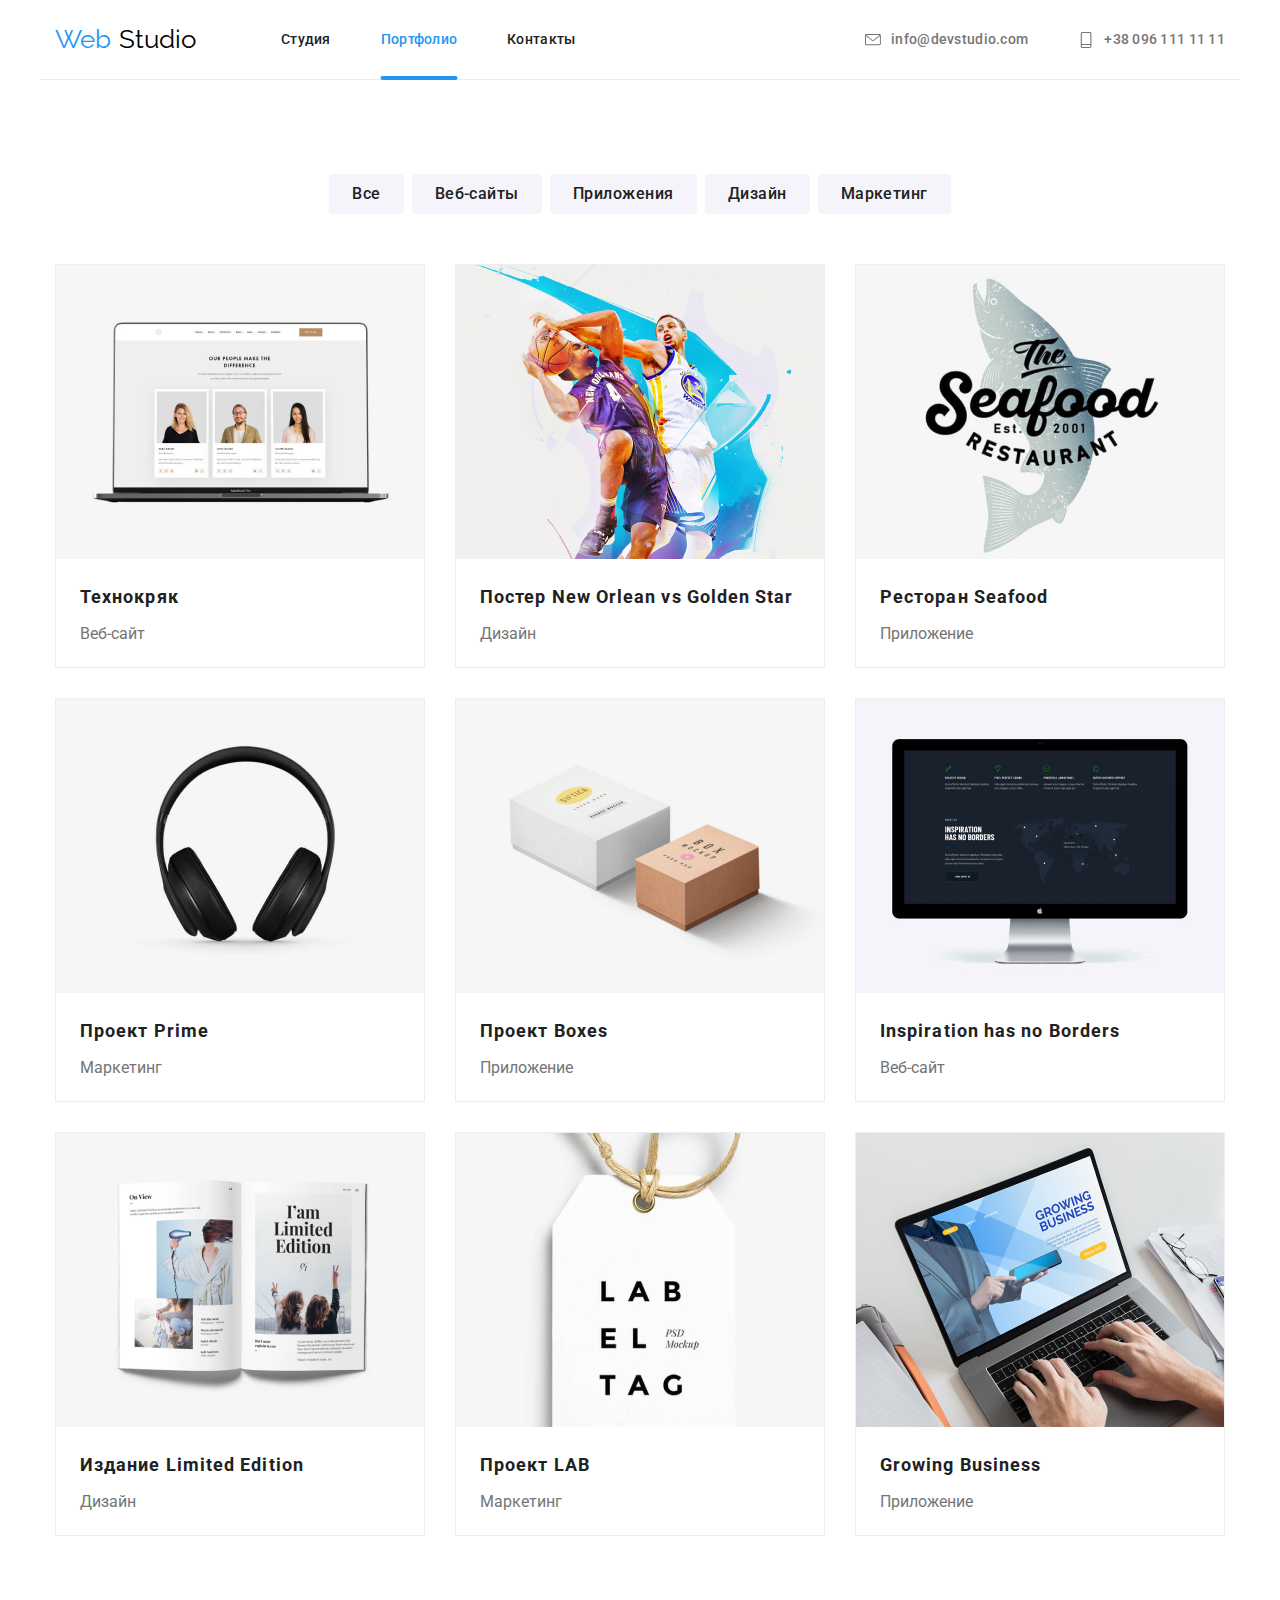
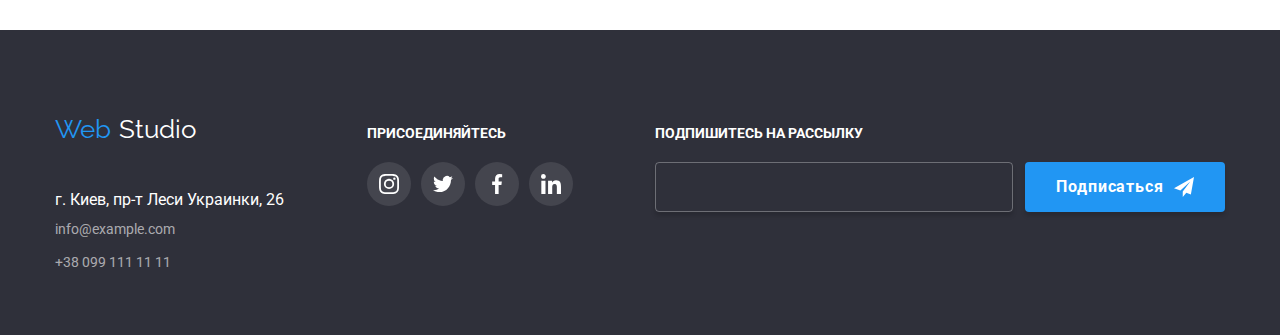
==== portfolio.html @ b8f4e412 "Добавляет верстку Студии" ====
<!DOCTYPE html>
<html lang="ru">
  <head>
    <meta charset="UTF-8" />
    <meta name="viewport" content="width=device-width, initial-scale=1.0" />
    <title>Web Studio</title>
    <link
      href="https://fonts.googleapis.com/css2?family=Raleway:wght@700&family=Roboto:wght@400;500;700&display=swap"
      rel="stylesheet"
    />
    <link rel="stylesheet" href="./css/normalise.css" />
    <link rel="stylesheet" href="./css/styles.css" />
  </head>
  <body>
    <!-- Шапка сайта -->
    <header class="conteiner portfolio">
      <div class="header-site-nav">
        <nav class="site-nav">
          <a href="./index.html" class="logo" aria-label="Логотип"
            ><span class="my-logo-1" lang="en">Web</span
            ><span class="my-logo-2" lang="en"> Studio</span></a
          >
          <ul class="header-list">
            <li class="header-list-link">
              <a href="./index.html" class="iten link">Студия</a>
            </li>
            <li class="header-list-link">
              <a href="portfolio.html" class="iten-portfolio link">Портфолио</a>
            </li>
            <li class="header-list-link">
              <a href="" class="iten link">Контакты</a>
            </li>
          </ul>
        </nav>
      </div>
      <div class="header-feedback">
        <address class="feedback-list">
          <ul class="feedback-list-item">
            <li class="feedback">
              <a href="mailto:info@devstudio.com" class="addrdess-link">
                <svg width="16" height="16" class="address-icon link">
                  <use href="./images/svg/sprite.svg#icon-envelope"></use>
                </svg>
                <span class="feedback-mail">info@devstudio.com</span>
              </a>
            </li>
            <li class="feedback">
              <a href="tel:+380961111111" class="addrdess-link">
                <svg width="16" height="16" class="address-icon link">
                  <use href="./images/svg/sprite.svg#icon-smartphone"></use>
                </svg>
                <span class="feedback-tel">+38 096 111 11 11</span>
              </a>
            </li>
          </ul>
        </address>
      </div>
    </header>
    <main class="main">
      <!-- Меню примеров работ -->
      <section class="section conteiner">
        <div class="main-menu">
          <h1 hidden>Меню примеров работ</h1>
          <ul class="main-menu-list">
            <li class="menu-link">
              <button class="button-link" type="button">Все</button>
            </li>
            <li class="menu-link">
              <button class="button-link" type="button">Веб-сайты</button>
            </li>
            <li class="menu-link">
              <button class="button-link" type="button">Приложения</button>
            </li>
            <li class="menu-link">
              <button class="button-link" type="button">Дизайн</button>
            </li>
            <li class="menu-link">
              <button class="button-link" type="button">Маркетинг</button>
            </li>
          </ul>
        </div>
        <!-- Галерея -->
        <div class="gallery">
          <ul class="examples">
            <li class="examples-link">
              <a href="" class="link-gallery">
                <div class="hover-text">
                  <img
                    src="./images/portfolio/project-1.jpg"
                    class="img-project"
                    width="370"
                    height="294"
                    alt="Ноутбук"
                  />
                  <p class="examples-text">
                    Технокряк это современная площадка распространения
                    коронавируса. Компании используют эту платформу для
                    цифрового шпионажа и атак на защищённые сервера конкурентов
                  </p>
                </div>
                <h2 class="examples-text-iten">Технокряк</h2>
                <p class="examples-name">Веб-сайт</p>
              </a>
            </li>
            <li class="examples-link">
              <a href="" class="link-gallery">
                <div class="hover-text">
                  <img
                    src="./images/portfolio/project-2.jpg"
                    class="img-project"
                    width="370"
                    height="294"
                    alt="Баскетболисты"
                  />
                  <p class="examples-text">
                    Технокряк это современная площадка распространения
                    коронавируса. Компании используют эту платформу для
                    цифрового шпионажа и атак на защищённые сервера конкурентов
                  </p>
                </div>
                <h2 class="examples-text-iten">
                  Постер <span lang="en">New Orlean vs Golden Star</span>
                </h2>
                <p class="examples-name">Дизайн</p>
              </a>
            </li>
            <li class="examples-link">
              <a href="" class="link-gallery">
                <div class="hover-text">
                  <img
                    src="./images/portfolio/project-3.jpg"
                    class="img-project"
                    width="370"
                    height="294"
                    alt="Логотип с рыбой"
                  />
                  <p class="examples-text">
                    Технокряк это современная площадка распространения
                    коронавируса. Компании используют эту платформу для
                    цифрового шпионажа и атак на защищённые сервера конкурентов
                  </p>
                </div>
                <h2 class="examples-text-iten">
                  Ресторан<span lang="en"> Seafood</span>
                </h2>
                <p class="examples-name">Приложение</p>
              </a>
            </li>
            <li class="examples-link">
              <a href="" class="link-gallery">
                <div class="hover-text">
                  <img
                    src="./images/portfolio/project-4.jpg"
                    class="img-project"
                    width="370"
                    height="294"
                    alt="Наушники"
                  />
                  <p class="examples-text">
                    Технокряк это современная площадка распространения
                    коронавируса. Компании используют эту платформу для
                    цифрового шпионажа и атак на защищённые сервера конкурентов
                  </p>
                </div>
                <h2 class="examples-text-iten">
                  Проект<span lang="en"> Prime</span>
                </h2>
                <p class="examples-name">Маркетинг</p>
              </a>
            </li>
            <li class="examples-link">
              <a href="" class="link-gallery">
                <div class="hover-text">
                  <img
                    src="./images/portfolio/project-5.jpg"
                    class="img-project"
                    width="370"
                    height="294"
                    alt="Коробки"
                  />
                  <p class="examples-text">
                    Технокряк это современная площадка распространения
                    коронавируса. Компании используют эту платформу для
                    цифрового шпионажа и атак на защищённые сервера конкурентов
                  </p>
                </div>
                <h2 class="examples-text-iten">
                  Проект<span lang="en"> Boxes</span>
                </h2>
                <p class="examples-name">Приложение</p>
              </a>
            </li>
            <li class="examples-link">
              <a href="" class="link-gallery">
                <div class="hover-text">
                  <img
                    src="./images/portfolio/project-6.jpg"
                    class="img-project"
                    width="370"
                    height="294"
                    alt="Монитор"
                  />
                  <p class="examples-text">
                    Технокряк это современная площадка распространения
                    коронавируса. Компании используют эту платформу для
                    цифрового шпионажа и атак на защищённые сервера конкурентов
                  </p>
                </div>
                <h2 class="examples-text-iten" lang="en">
                  Inspiration has no Borders
                </h2>
                <p class="examples-name">Веб-сайт</p>
              </a>
            </li>
            <li class="examples-link">
              <a href="" class="link-gallery">
                <div class="hover-text">
                  <img
                    src="./images/portfolio/project-7.jpg"
                    class="img-project"
                    width="370"
                    height="294"
                    alt="Открытая книга"
                  />
                  <p class="examples-text">
                    Технокряк это современная площадка распространения
                    коронавируса. Компании используют эту платформу для
                    цифрового шпионажа и атак на защищённые сервера конкурентов
                  </p>
                </div>
                <h2 class="examples-text-iten">
                  Издание<span lang="en"> Limited Edition</span>
                </h2>
                <p class="examples-name">Дизайн</p>
              </a>
            </li>
            <li class="examples-link">
              <a href="" class="link-gallery">
                <div class="hover-text">
                  <img
                    src="./images/portfolio/project-8.jpg"
                    class="img-project"
                    width="370"
                    height="294"
                    alt="Лейба"
                  />
                  <p class="examples-text">
                    Технокряк это современная площадка распространения
                    коронавируса. Компании используют эту платформу для
                    цифрового шпионажа и атак на защищённые сервера конкурентов
                  </p>
                </div>
                <h2 class="examples-text-iten">
                  Проект<span lang="en"> LAB</span>
                </h2>
                <p class="examples-name">Маркетинг</p>
              </a>
            </li>
            <li class="examples-link">
              <a href="" class="link-gallery">
                <div class="hover-text">
                  <img
                    src="./images/portfolio/project-9.jpg"
                    class="img-project"
                    width="370"
                    height="294"
                    alt="Програмист за ноутбуком"
                  />
                  <p class="examples-text">
                    Технокряк это современная площадка распространения
                    коронавируса. Компании используют эту платформу для
                    цифрового шпионажа и атак на защищённые сервера конкурентов
                  </p>
                </div>
                <h2 class="examples-text-iten" lang="en">Growing Business</h2>
                <p class="examples-name">Приложение</p>
              </a>
            </li>
          </ul>
        </div>
      </section>
    </main>
    <!-- Футер -->
    <footer class="footer">
      <div class="wrapper-footer conteiner">
        <div class="footer-nav">
          <nav class="logo-footer">
            <a href="./index.html" class="logo" aria-label="Логотип"
              ><span class="my-logo-1" lang="en">Web</span
              ><span class="my-logo-3" lang="en"> Studio</span></a
            >
          </nav>
          <address class="footer-address">
            <ul class="footer-address-links">
              <li class="footer-address-iten">
                <a
                  href="https://goo.gl/maps/bBCask6HfLS4FY2t6"
                  class="link-map link"
                  target="blank"
                  >г. Киев, пр-т Леси Украинки, 26</a
                >
              </li>
              <li class="footer-address-iten">
                <a href="mailto:info@example.com" class="link-feedback link"
                  >info@example.com</a
                >
              </li>
              <li class="footer-address-iten">
                <a href="tel:+380991111111" class="link-feedback link"
                  >+38 099 111 11 11</a
                >
              </li>
            </ul>
          </address>
        </div>
        <div class="footer-social-links">
          <b class="join">присоединяйтесь</b>
          <ul class="social-list-link">
            <li class="social-links">
              <a
                href=""
                aria-label="Иконка инстаграмма"
                class="social-link link"
              >
                <svg width="20" height="20" class="social-footer link">
                  <use href="./images/svg/sprite.svg#icon-instagram"></use>
                </svg>
              </a>
            </li>
            <li class="social-links">
              <a href="" aria-label="Иконка твиттера" class="social-link">
                <svg width="20" height="20" class="social-footer link">
                  <use href="./images/svg/sprite.svg#icon-twitter"></use>
                </svg>
              </a>
            </li>
            <li class="social-links">
              <a href="" aria-label="Иконка фейсбука" class="social-link">
                <svg width="20" height="20" class="social-footer link">
                  <use href="./images/svg/sprite.svg#icon-facebook"></use>
                </svg>
              </a>
            </li>
            <li class="social-links">
              <a href="" aria-label="Иконка ликедина" class="social-link">
                <svg width="20" height="20" class="social-footer link">
                  <use href="./images/svg/sprite.svg#icon-linkedin"></use>
                </svg>
              </a>
            </li>
          </ul>
        </div>
        <div>
          <b class="join">Подпишитесь на рассылку</b>
          <div class="subcribe">
            <form class="forma-submit" action="#"></form>
            <button type="button" class="footer-button">
              <b class="label">Подписаться</b>
              <svg width="20" height="20" class="icon-submit">
                <use href="./images/svg/sprite.svg#icon-submit"></use>
              </svg>
            </button>
          </div>
        </div>
      </div>
    </footer>
  </body>
</html>
---- css/styles.css ----
/*======= Глобальный border-box ======*/
html {
  box-sizing: border-box;
}

*,
*::before,
*::after {
  margin: 0;
  padding: 0;
  box-sizing: inherit;
}

/*======= Обращение ко всей странице ======*/

* {
  text-decoration: none;
  list-style: none;
  font-family: Roboto;
  color: #212121;
}

a {
  display: block;
  text-decoration: none;
}

address {
  font-style: normal;
}

ul {
  list-style-type: none;
  padding: 0;
  margin: 0;
}

img {
  display: inline-block;
}

.link {
  text-decoration: none;
  display: block;
}

.section {
  padding-top: 94px;
  padding-bottom: 94px;
  padding-left: 15px;
  padding-right: 15px;
}

.conteiner {
  max-width: 1200px;
  padding-left: 15px;
  padding-right: 15px;
  margin-left: auto;
  margin-right: auto;
}

.minor-title {
  font-weight: bold;
  font-size: 36px;
  line-height: 1.17;
  text-align: center;
  letter-spacing: 0.03em;
}

/*====== Все ховеры и фокусы =======*/

.iten:focus,
.iten:hover {
  color: #2196f3;
}

/*====== Логотип ======*/

.my-logo-1 {
  flex-wrap: nowrap;
  margin-right: 8px;
  font-family: Raleway;
  font-size: 26px;
  line-height: 1.19;
  color: #2196f3;
}

.my-logo-2 {
  flex-wrap: nowrap;
  font-family: Raleway;
  font-size: 26px;
  line-height: 1.19;
  color: #000000;
}

.my-logo-3 {
  flex-wrap: nowrap;
  font-family: Raleway;
  font-size: 26px;
  line-height: 1.19;
  color: #ffffff;
}

/*====== Шапка ======*/

.logo {
  display: flex;
  margin-right: 85px;
  padding-top: 24px;
  padding-bottom: 25px;
}

.iten-studio,
.iten,
.iten-portfolio {
  position: relative;

  font-weight: 500;
  font-size: 14px;
  line-height: 1.14;
  letter-spacing: 0.02em;

  transition: 250ms cubic-bezier(0.4, 0, 0.2, 1);
}

.header-list,
.iten-studio,
.iten-portfolio {
  color: #2196f3;
}

.iten-studio::before {
  content: "";
  position: absolute;
  display: inline-block;

  left: 50%;
  bottom: 0;

  width: 47px;
  height: 4px;
  transform: translate(-50%);

  background-color: #2196f3;
  border-radius: 2px;
}

.feedback-tel,
.feedback-mail {
  font-weight: 500;
  font-size: 14px;
  line-height: 1.14;
  letter-spacing: 0.02em;

  font-style: normal;
  text-decoration: none;
  color: #757575;

  transition: 250ms cubic-bezier(0.4, 0, 0.2, 1);
}

header {
  display: flex;
  flex-wrap: nowrap;
  align-items: center;
  justify-content: space-between;
}

.site-nav {
  display: flex;
  flex-wrap: nowrap;
  align-items: center;
}

.header-list {
  display: flex;
}

.header-list-link:not(:last-child) {
  margin-right: 50px;
}

/*Обратная связь*/

.feedback-list-item {
  display: flex;
  flex-wrap: wrap;
}

.feedback:not(:last-child) {
  margin-right: 50px;
}

header a {
  display: block;
  padding-top: 32px;
  padding-bottom: 32px;
}
.addrdess-link {
  display: flex;
  justify-content: center;
  align-items: center;

  transition: 250ms cubic-bezier(0.4, 0, 0.2, 1);
}

/* Иконка хедера */

.address-icon {
  margin-right: 10px;
  fill: #757575;

  transition: 250ms cubic-bezier(0.4, 0, 0.2, 1);
}

.addrdess-link:hover .address-icon,
.addrdess-link:focus .address-icon {
  fill: #2196f3;
}
.addrdess-link:hover .feedback-tel,
.addrdess-link:hover .feedback-mail,
.addrdess-link:focus .feedback-tel,
.addrdess-link:focus .feedback-mail {
  color: #2196f3;
}

/*===== Герой =====*/

.hero {
  text-align: center;
}

.section-hero {
  margin-left: auto;
  margin-right: auto;
  max-width: 1600px;
  height: 600px;
  padding-top: 200px;
  padding-bottom: 200px;

  background-image: linear-gradient(
      to right,
      rgba(47, 48, 58, 0.8),
      rgba(47, 48, 58, 0.8)
    ),
    url("../images/hero/Hero_img.jpg");
  background-repeat: no-repeat;
  background-position: center;
}

/* Кнопка */

.hero-button {
  border: 1px solid transparent;
  border-radius: 4px;
  padding-top: 9px;
  padding-right: 31px;
  padding-bottom: 9px;
  padding-left: 31px;
  cursor: pointer;

  background: #188ce8;
  color: #ffffff;

  font-weight: bold;
  font-size: 16px;
  line-height: 1.9;
  letter-spacing: 0.06em;
}

/* Заглавие */

.main-title {
  text-align: center;
  margin-bottom: 30px;

  font-weight: 900;
  font-size: 44px;
  line-height: 1.36;
  text-transform: uppercase;
  color: #ffffff;
  letter-spacing: 0.06em;
}

/*====== О Нас ======*/

.list-skills {
  display: flex;
}

.icon-block-skill {
  display: flex;
  align-items: center;
  justify-content: center;
  width: 270px;
  height: 120px;
  box-sizing: border-box;
  margin-bottom: 30px;

  background-color: #f5f4fa;
}

.skill:not(:last-child) {
  margin-right: 30px;
}

.skill-name {
  margin-bottom: 10px;

  font-size: 14px;
  line-height: 1.19;
  text-transform: uppercase;
  font-weight: bold;
}
.skill-text {
  font-size: 14px;
  line-height: 1.71;
  letter-spacing: 0.03em;

  color: #757575;
}

/*========= Чем мы занимаемся ========*/

.section-lessons {
  text-align: center;
  padding-bottom: 94px;
  padding-left: 15px;
  padding-right: 15px;
}

.lesson-list {
  display: flex;
}

.lesson-list li:not(:last-child) {
  margin-right: 30px;
}

.minor-title {
  margin-bottom: 50px;

  font-size: 36px;
  line-height: 1.17;
}

.lessons-list-link {
  position: relative;
  height: 295px;
}

.lessons-name {
  position: absolute;
  display: flex;
  justify-content: center;
  align-items: center;

  left: 0;
  bottom: 0;

  width: 370px;
  height: 70px;
  background-color: rgba(47, 48, 58, 0.8);

  font-size: 14px;
  line-height: 1.14;
  letter-spacing: 0.03em;
  text-transform: uppercase;
  font-weight: bold;
  color: #ffffff;
}

/*======= Наша команда =======*/

.team {
  box-shadow: 0px 2px 1px rgba(0, 0, 0, 0.2), 0px 1px 1px rgba(0, 0, 0, 0.14),
    0px 1px 3px rgba(0, 0, 0, 0.12);
  border-radius: 0px 0px 4px 4px;
  background-color: #ffffff;
}

.team-list-link {
  display: flex;
  justify-content: space-between;
}

.our-team {
  text-align: center;
  background: #f5f4fa;
}

.team-foto {
  margin-bottom: 30px;
}

.team-name {
  margin-bottom: 10px;

  font-size: 16px;
  line-height: 1.19;
  letter-spacing: 0.03em;
}

.team-profession {
  margin-bottom: 16px;

  font-size: 16px;
  line-height: 1.19;
  letter-spacing: 0.03em;
  color: #757575;
}

/* Социальные сети */

.team-social-links {
  display: flex;
  justify-content: center;
  padding-bottom: 24px;
}

.social-link {
  display: flex;
  justify-content: center;
  align-items: center;
  width: 44px;
  height: 44px;
  border-radius: 50%;

  transition: 250ms cubic-bezier(0.4, 0, 0.2, 1);
}

.social {
  fill: #afb1b8;

  transition: 250ms cubic-bezier(0.4, 0, 0.2, 1);
}

.social-link:hover,
.social-link:focus {
  background-color: #2196f3;
}

.social-link:hover .social,
.social-link:focus .social {
  fill: #ffffff;
}

.social-links:not(:last-child) {
  margin-right: 10px;
}

/*========= Постоянные клиенты ==========*/

.company-users-link {
  display: flex;
  justify-content: space-between;
}

.link-user-logo {
  display: flex;
  justify-content: center;
  align-items: center;

  min-width: 170px;
  min-height: 90px;
  cursor: pointer;

  border: 1px solid #afb1b8;
  box-sizing: border-box;
  border-radius: 4px;

  transition: 250ms cubic-bezier(0.4, 0, 0.2, 1);
}

.logo-clients {
  fill: #afb1b8;

  transition: 250ms cubic-bezier(0.4, 0, 0.2, 1);
}

.link-user-logo:hover,
.link-user-logo:focus {
  border: 1px solid #2196f3;
}
.link-user-logo:hover .logo-clients,
.link-user-logo:focus .logo-clients {
  fill: #2196f3;
}

/*=========== Футер ============*/

.footer {
  background: #2f303a;
}

.wrapper-footer {
  display: flex;
  align-items: baseline;
  justify-content: space-between;

  padding-top: 60px;
  padding-bottom: 60px;
}

.logo-footer {
  margin-bottom: 20px;
}

.footer-address-links li:not(:last-child) {
  margin-bottom: 9px;
}

.link-map {
  font-style: normal;
  cursor: pointer;

  color: #ffffff;
}

.link-feedback {
  font-size: 14px;
  line-height: 1.71;
  font-style: normal;
  cursor: pointer;

  color: rgba(255, 255, 255, 0.6);
}

.join {
  display: block;
  margin-bottom: 20px;
  text-transform: uppercase;
  font-size: 14px;
  line-height: 1.14;

  color: #ffffff;
}

/* Иконки футера */

.social-list-link {
  display: flex;
  justify-content: center;
  align-items: center;
}

.social-footer {
  fill: #ffffff;
}

.social-link {
  border-radius: 50%;
  background-color: rgba(255, 255, 255, 0.1);
}
/* Подписка */

.subcribe {
  display: flex;
  justify-content: center;
  align-items: center;
}

.forma-submit {
  margin-right: 12px;
  width: 358px;
  height: 50px;

  border: 1px solid rgba(255, 255, 255, 0.3);
  box-sizing: border-box;
  box-shadow: 0px 4px 4px rgba(0, 0, 0, 0.15);
  border-radius: 4px;
}

.footer-button {
  display: flex;
  justify-content: center;
  align-items: center;
}

.label {
  margin-right: 10px;
  font-size: 16px;
  line-height: 30px;
  font-size: 16px;
  line-height: 1.88;
  letter-spacing: 0.06em;

  color: #ffffff;
}

.footer-button {
  padding: 0;
  border: none;
  width: 200px;
  height: 50px;

  background: #2196f3;
  box-shadow: 0px 4px 4px rgba(0, 0, 0, 0.15);
  border-radius: 4px;
}

/* Кнопка регистрации */

.icon-submit {
  fill: #ffffff;
}

/*===== Портфолио Меню ======*/

/* .portfolio {
  border-bottom: 1px solid #ececec;
} */

.portfolio {
  position: relative;
}

.portfolio::before {
  content: "";
  position: absolute;
  display: inline-block;

  left: 0;
  bottom: 0;

  width: 100%;
  height: 1px;
  background-color: #ececec;
}

.iten-portfolio {
  position: relative;
}

.iten-portfolio::before {
  content: "";
  position: absolute;
  display: inline-block;

  left: 50%;
  bottom: 0;
  transform: translate(-50%);

  width: 77px;
  height: 4px;

  background-color: #2196f3;
  border-radius: 2px;
}

.main-menu {
  margin-bottom: 50px;
}

.menu-link {
  font-weight: 500;
  font-size: 16px;
  line-height: 1.63;
}

.main-menu-list li:not(:last-child) {
  margin-right: 8px;
}

.main-menu-list {
  display: flex;
  justify-content: center;
}

.button-link {
  display: inline-block;

  padding-top: 6px;
  padding-right: 22px;
  padding-bottom: 6px;
  padding-left: 22px;
  cursor: pointer;

  border: 1px solid transparent;
  font-weight: 500;
  font-size: 16px;
  line-height: 1.63;
  letter-spacing: 0.03em;
  text-align: center;

  background: #f5f4fa;
  border-radius: 4px;

  transition: 250ms cubic-bezier(0.4, 0, 0.2, 1);
}

.button-link:hover,
.button-link:focus {
  background: #2196f3;
  box-shadow: 0px 2px 2px rgba(0, 0, 0, 0.12), 0px 1px 2px rgba(0, 0, 0, 0.08),
    0px 3px 1px rgba(0, 0, 0, 0.1);
  border-radius: 4px;
  color: #ffffff;
}

/*========= Галерея =========*/

.examples {
  display: flex;
  flex-wrap: wrap;
}

.examples-link {
  display: block;

  width: 370px;
  height: 404px;

  position: relative;
}

.examples-link:not(:nth-child(3n)) {
  margin-right: 30px;
}

.examples-link:not(:nth-last-child(-n + 3)) {
  margin-bottom: 30px;
}

.examples-link:hover,
.examples-link:focus {
  box-shadow: 1px 4px 6px rgba(0, 0, 0, 0.16), 0px 4px 4px rgba(0, 0, 0, 0.06),
    0px 1px 1px rgba(0, 0, 0, 0.12);
}

.link-gallery {
  display: inline-block;

  width: 370px;
  height: 404px;

  outline: none;
  text-decoration: none;

  border: 1px solid #eeeeee;
  box-sizing: border-box;
}

.hover-text {
  position: relative;
  overflow: hidden;

  margin-bottom: 20px;
}

.img-project {
  /* position: relative; */
  display: block;
}

.examples-text {
  position: absolute;
  /* opacity: 0; */
  display: inline-block;
  top: 0;
  left: 0;

  width: 368px;
  height: 294px;
  padding-top: 63px;
  padding-right: 24px;
  padding-bottom: 63px;
  padding-left: 24px;

  transform: translateY(100%);

  background: rgba(33, 150, 243, 0.9);
  font-weight: normal;
  font-size: 18px;
  line-height: 1.56;
  letter-spacing: 0.03em;
  color: #ffffff;

  transition: 250ms cubic-bezier(0.4, 0, 0.2, 1);
}

.examples-text-iten {
  margin-bottom: 4px;
  padding-left: 24px;
  padding-right: 24px;

  /* overflow: hidden; */

  font-weight: bold;
  font-size: 18px;
  line-height: 2;
  letter-spacing: 0.06em;
}

.examples-name {
  padding-left: 24px;
  padding-right: 24px;
  padding-bottom: 20px;

  /* overflow: hidden; */

  font-size: 16px;
  line-height: 1.88;
  color: #757575;
}

.examples-link:hover .examples-text,
.examples-link:focus .examples-text {
  /* opacity: 1; */
  transform: translateY(0);
}

/* цвета логотипа #2196F3 / #000000 */
/* цвет кнопок и ховера #2196F3 */
/* первчиный текст #212121 */
/* вторичный текст #757575 */
/* цыет первичного фона #FFFFFF */
/* цвет вторичного фона #F5F4FA */
/* фон соц.сетей rgba(255, 255, 255, 0.1) */
/* первичный цвет текста футура rgba #FFFFFF */
/* вторичный цвет текста футера rgba(255, 255, 255, 0.6) */
/* фон текста перед картинками "чем мы занимаемся" rgba(47, 48, 58, 0.8) */
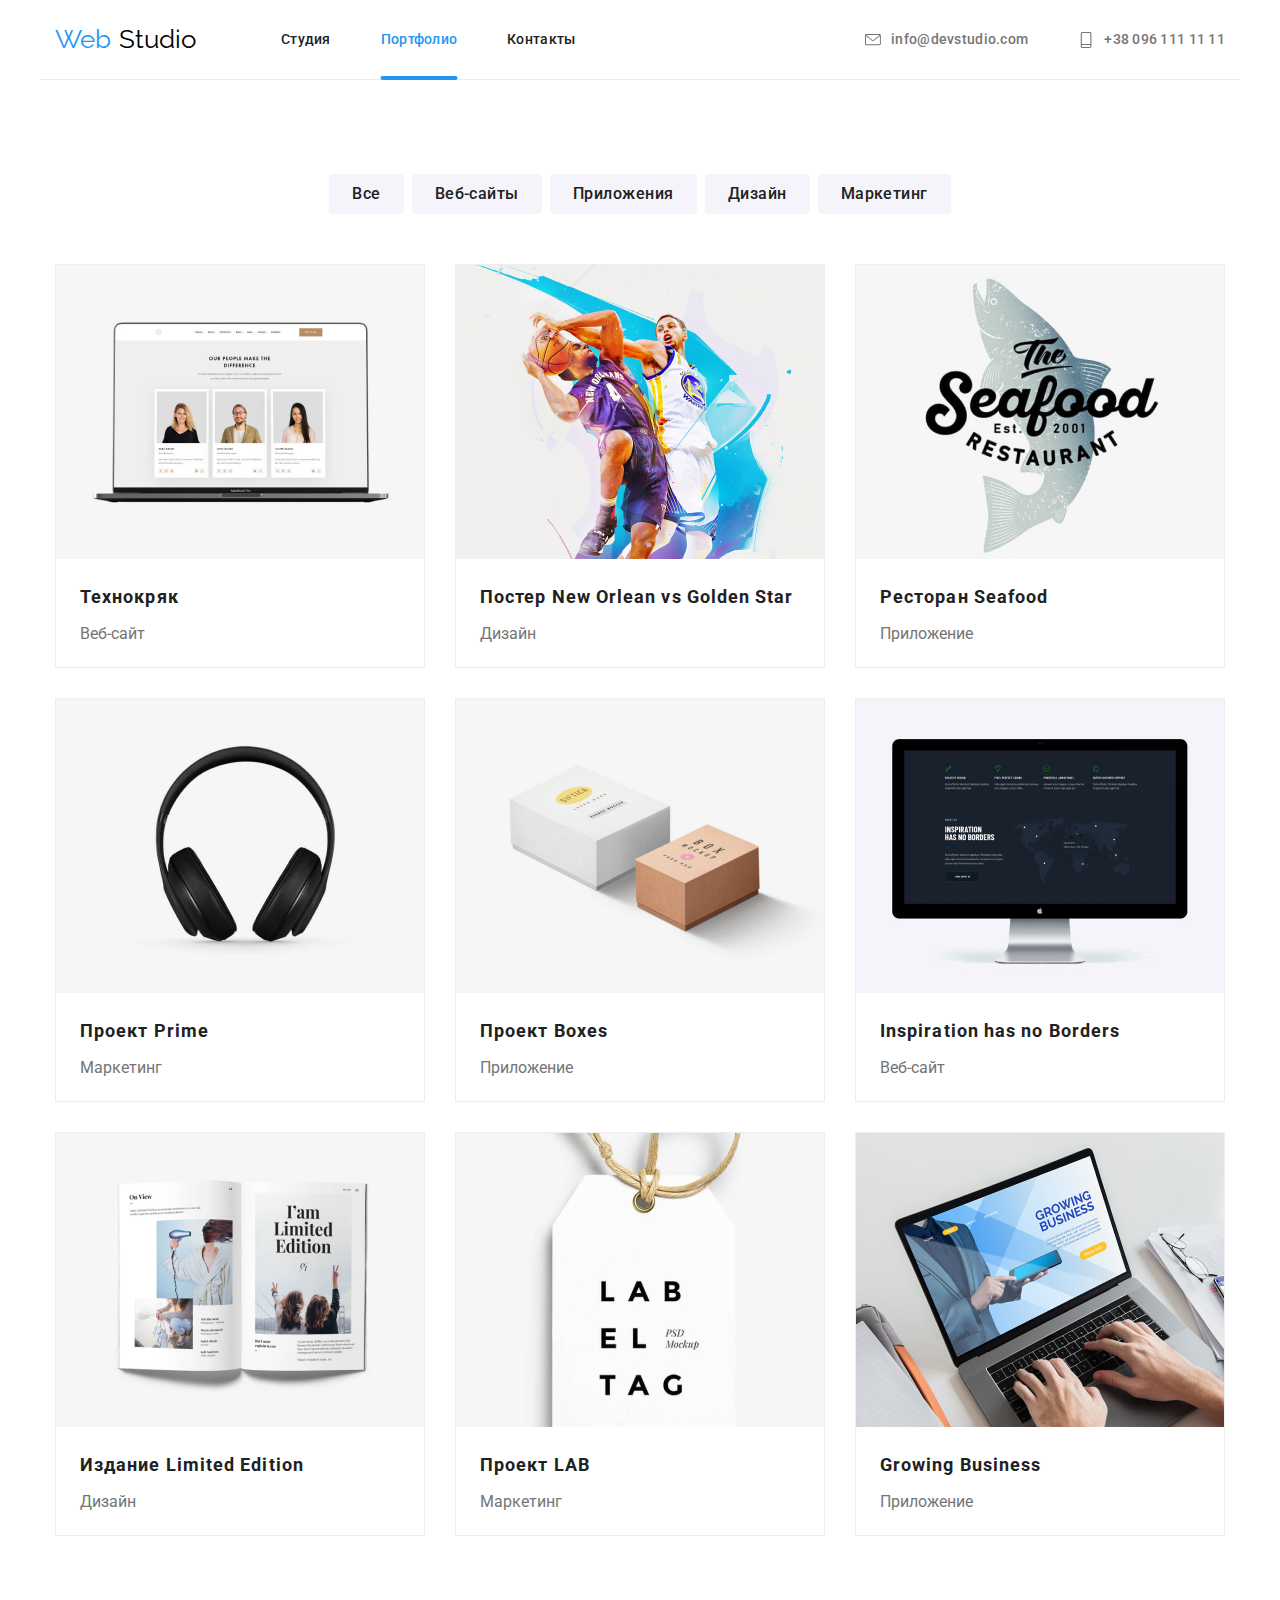
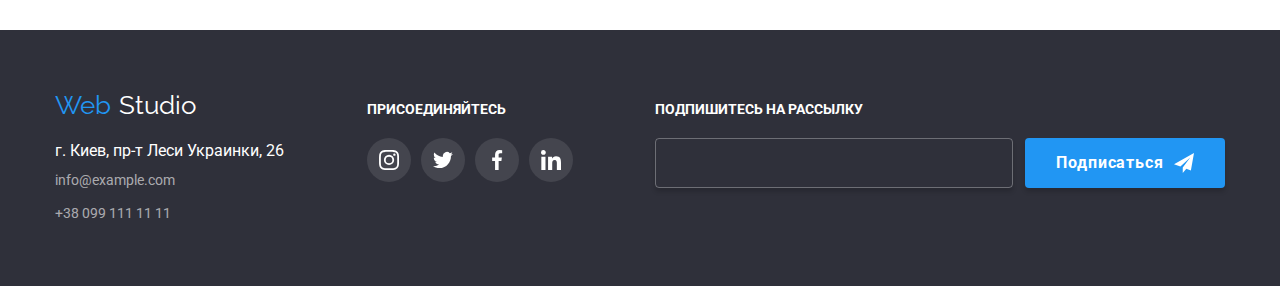
==== commit 5ad82dea: "Исправляет Логотип в футере" ====
--- a/portfolio.html
+++ b/portfolio.html
@@ -285,7 +285,7 @@
       <div class="wrapper-footer conteiner">
         <div class="footer-nav">
           <nav class="logo-footer">
-            <a href="./index.html" class="logo" aria-label="Логотип"
+            <a href="./index.html" class="logo-site" aria-label="Логотип"
               ><span class="my-logo-1" lang="en">Web</span
               ><span class="my-logo-3" lang="en"> Studio</span></a
             >
--- a/css/styles.css
+++ b/css/styles.css
@@ -491,6 +491,12 @@
 
 .footer {
   background: #2f303a;
+}
+
+.logo-site {
+  display: flex;
+  margin-right: 85px;
+  cursor: pointer;
 }
 
 .wrapper-footer {
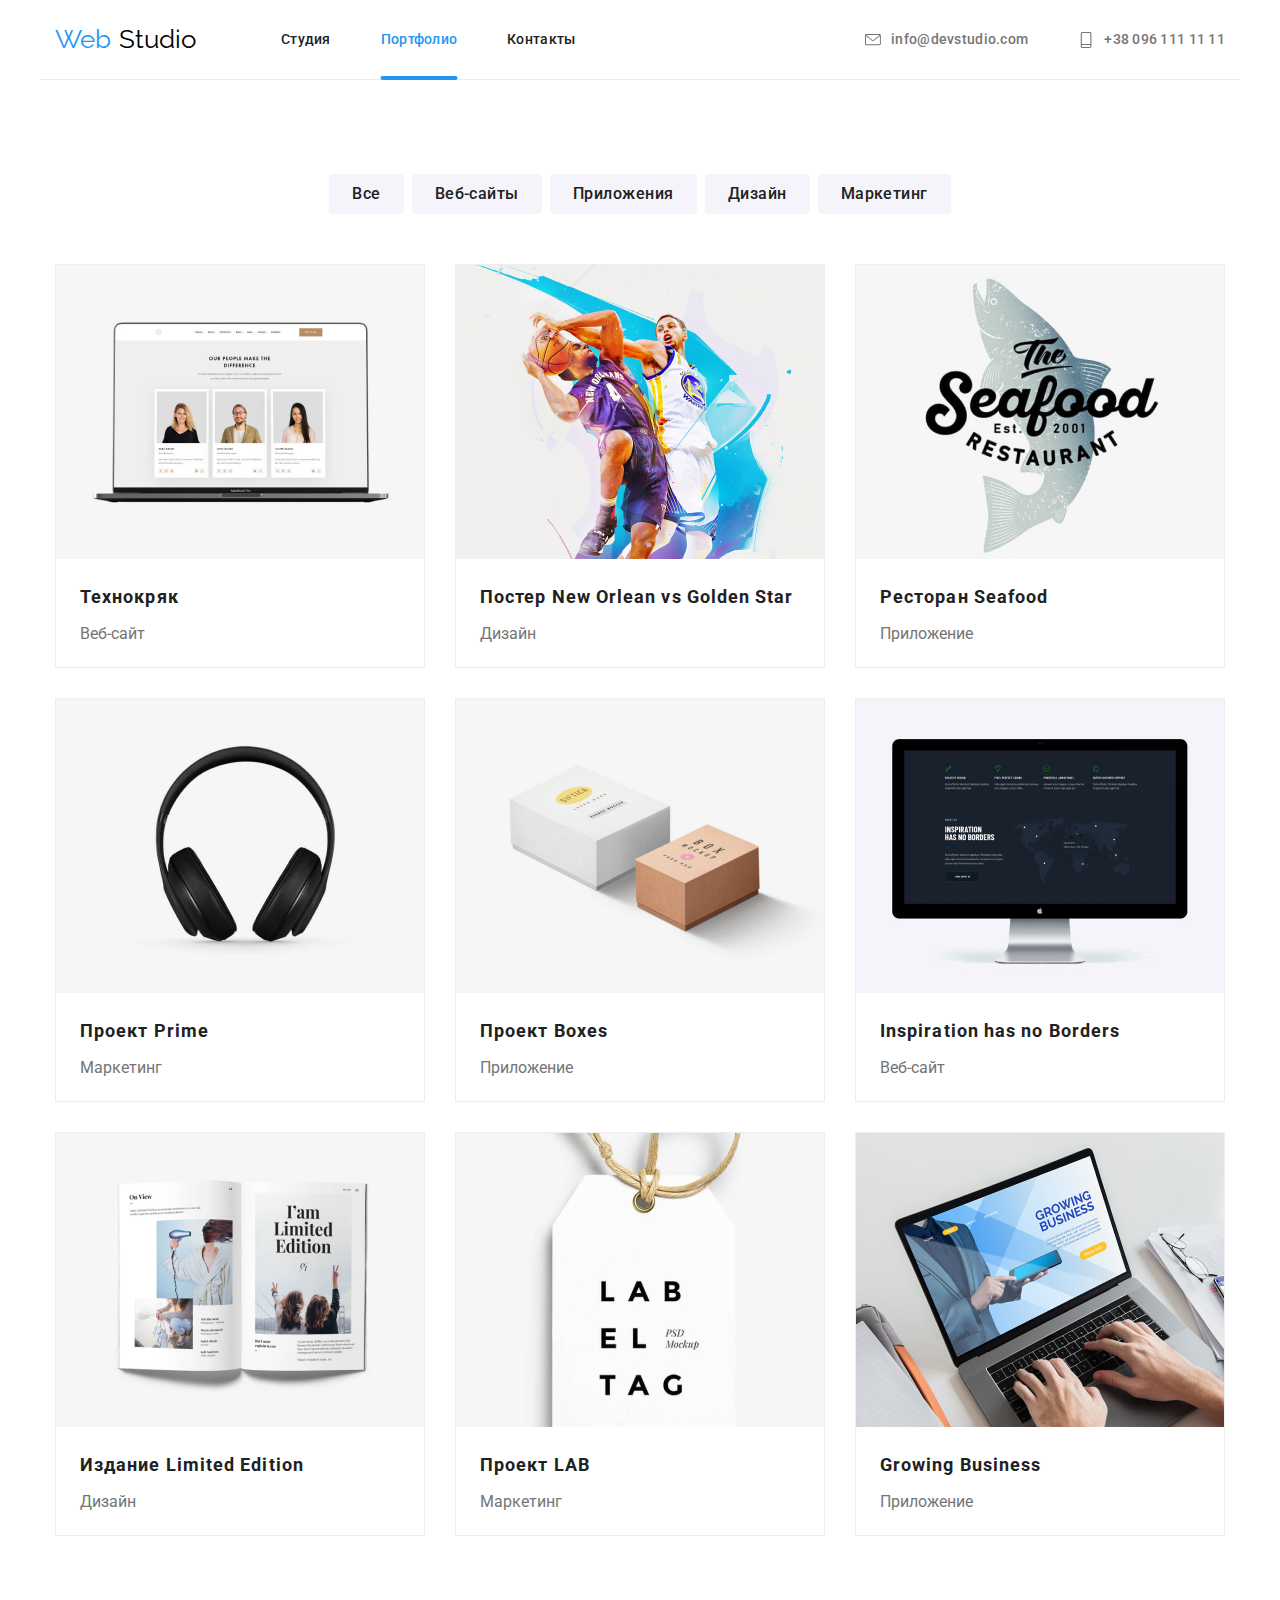
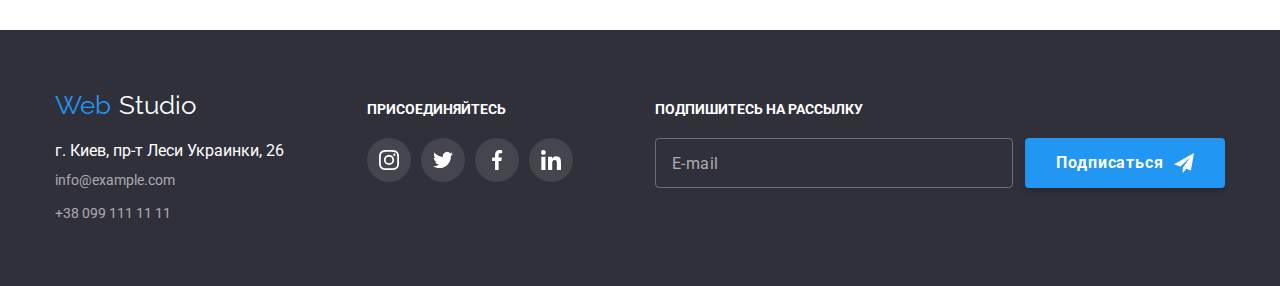
==== commit 7577c27c: "Добавляет стили в футер Портфолио. Добавляет стили в модалку" ====
--- a/portfolio.html
+++ b/portfolio.html
@@ -314,7 +314,7 @@
           </address>
         </div>
         <div class="footer-social-links">
-          <b class="join">присоединяйтесь</b>
+          <h2 class="join">присоединяйтесь</h2>
           <ul class="social-list-link">
             <li class="social-links">
               <a
@@ -351,16 +351,24 @@
           </ul>
         </div>
         <div>
-          <b class="join">Подпишитесь на рассылку</b>
-          <div class="subcribe">
-            <form class="forma-submit" action="#"></form>
-            <button type="button" class="footer-button">
-              <b class="label">Подписаться</b>
-              <svg width="20" height="20" class="icon-submit">
-                <use href="./images/svg/sprite.svg#icon-submit"></use>
-              </svg>
-            </button>
-          </div>
+          <h2 class="join">Подпишитесь на рассылку</h2>
+          <form class="footer-form">
+            <div class="footer-form-input">
+              <input
+                type="email"
+                name="user-email"
+                id="user-email"
+                class="form-input"
+                placeholder="E-mail"
+              />
+              <button type="submit" class="footer-button">
+                <b class="name-btn">Подписаться</b>
+                <svg width="20" height="20" class="icon-submit">
+                  <use href="./images/svg/sprite.svg#icon-submit"></use>
+                </svg>
+              </button>
+            </div>
+          </form>
         </div>
       </div>
     </footer>
--- a/css/styles.css
+++ b/css/styles.css
@@ -560,30 +560,58 @@
 }
 /* Подписка */
 
-.subcribe {
-  display: flex;
-  justify-content: center;
-  align-items: center;
-}
-
-.forma-submit {
+.footer-form {
+  display: flex;
+  justify-content: space-between;
+}
+
+.footer-form-input {
+  display: flex;
+}
+
+.form-input {
   margin-right: 12px;
   width: 358px;
   height: 50px;
 
+  padding-left: 16px;
+
+  font-size: 16px;
+  line-height: 1.25;
+  letter-spacing: 0.03em;
+  color: #ffffff;
+  background-color: transparent;
   border: 1px solid rgba(255, 255, 255, 0.3);
-  box-sizing: border-box;
+  border-radius: 4px;
+}
+
+.form-input:focus {
+  outline: none;
+}
+
+.form-input::placeholder {
+  font-size: 16px;
+  line-height: 1.25;
+  letter-spacing: 0.03em;
+  color: rgba(255, 255, 255, 0.6);
+}
+
+.footer-button {
+  display: flex;
+  justify-content: center;
+  align-items: center;
+
+  padding: 0;
+  border: none;
+  width: 200px;
+  height: 50px;
+
+  background: #2196f3;
   box-shadow: 0px 4px 4px rgba(0, 0, 0, 0.15);
   border-radius: 4px;
 }
 
-.footer-button {
-  display: flex;
-  justify-content: center;
-  align-items: center;
-}
-
-.label {
+.name-btn {
   margin-right: 10px;
   font-size: 16px;
   line-height: 30px;
@@ -594,17 +622,6 @@
   color: #ffffff;
 }
 
-.footer-button {
-  padding: 0;
-  border: none;
-  width: 200px;
-  height: 50px;
-
-  background: #2196f3;
-  box-shadow: 0px 4px 4px rgba(0, 0, 0, 0.15);
-  border-radius: 4px;
-}
-
 /* Кнопка регистрации */
 
 .icon-submit {
@@ -612,10 +629,6 @@
 }
 
 /*===== Портфолио Меню ======*/
-
-/* .portfolio {
-  border-bottom: 1px solid #ececec;
-} */
 
 .portfolio {
   position: relative;
@@ -755,13 +768,11 @@
 }
 
 .img-project {
-  /* position: relative; */
   display: block;
 }
 
 .examples-text {
   position: absolute;
-  /* opacity: 0; */
   display: inline-block;
   top: 0;
   left: 0;
@@ -790,8 +801,6 @@
   padding-left: 24px;
   padding-right: 24px;
 
-  /* overflow: hidden; */
-
   font-weight: bold;
   font-size: 18px;
   line-height: 2;
@@ -803,8 +812,6 @@
   padding-right: 24px;
   padding-bottom: 20px;
 
-  /* overflow: hidden; */
-
   font-size: 16px;
   line-height: 1.88;
   color: #757575;
@@ -812,8 +819,295 @@
 
 .examples-link:hover .examples-text,
 .examples-link:focus .examples-text {
-  /* opacity: 1; */
   transform: translateY(0);
+}
+
+/* ======== Модальное окно =========== */
+
+.backdrop {
+  position: fixed;
+  left: 0;
+  top: 0;
+
+  display: flex;
+  justify-content: center;
+  align-items: center;
+
+  width: 100%;
+  height: 100%;
+
+  background-color: rgba(0, 0, 0, 0.2);
+}
+
+.is-hidden {
+  opacity: 0;
+  visibility: hidden;
+  pointer-events: none;
+}
+
+.modal-form {
+  position: relative;
+
+  display: inline-block;
+  text-align: center;
+
+  top: 0;
+  left: 0;
+
+  width: 528px;
+
+  padding-top: 40px;
+  padding-right: 40px;
+  padding-bottom: 40px;
+  padding-left: 40px;
+
+  background-color: #ffffff;
+  box-shadow: 0px 1px 3px rgba(0, 0, 0, 0.12), 0px 1px 1px rgba(0, 0, 0, 0.14),
+    0px 2px 1px rgba(0, 0, 0, 0.2);
+  border-radius: 4px;
+}
+
+.button-close {
+  position: absolute;
+
+  display: flex;
+  justify-content: center;
+  align-items: center;
+
+  top: 8px;
+  right: 8px;
+
+  outline: none;
+  width: 30px;
+  height: 30px;
+  border-radius: 50%;
+  background-color: #ffffff;
+  border: 1px solid rgba(0, 0, 0, 0.1);
+
+  cursor: pointer;
+}
+
+.button-close:hover,
+.button-close:focus {
+  fill: #2196f3;
+}
+
+.modal-form-title {
+  text-align: center;
+  margin-bottom: 30px;
+
+  font-weight: bold;
+  font-size: 20px;
+  line-height: 1.15;
+  letter-spacing: 0.03em;
+}
+
+.modal-form-input-wrapper {
+  position: relative;
+  margin-bottom: 28px;
+  transition: 250ms cubic-bezier(0.4, 0, 0.2, 1);
+}
+
+.modal-form-label {
+  position: absolute;
+
+  top: 50%;
+  left: 42px;
+  transform: translateY(-50%);
+
+  transition: 250ms cubic-bezier(0.4, 0, 0.2, 1);
+  font-size: 14px;
+  line-height: 1.14;
+  letter-spacing: 0.01em;
+  color: #757575;
+}
+
+.modal-form-input {
+  width: 448px;
+  height: 40px;
+
+  padding-top: 11px;
+  padding-right: 42px;
+  padding-bottom: 11px;
+  padding-left: 42px;
+
+  transition: 250ms cubic-bezier(0.4, 0, 0.2, 1);
+  border: 1px solid rgba(33, 33, 33, 0.2);
+  border-radius: 4px;
+  outline: none;
+  cursor: pointer;
+}
+
+.modal-form-input-wrapper:hover .modal-form-label,
+.modal-form-input-wrapper:hover .modal-form-label {
+  transform: translateY(-40px) translateX(-26px);
+  color: #2196f3;
+}
+
+.modal-form-input-wrapper:hover .modal-form-input,
+.modal-form-input-wrapper:hover .modal-form-input {
+  border: 1px solid #2196f3;
+}
+
+.modal-form-input-wrapper:hover .icon-form,
+.modal-form-input-wrapper:focus-within .icon-form {
+  fill: #2196f3;
+}
+
+.modal-form-texterea {
+  position: relative;
+  margin-bottom: 20px;
+}
+
+.modal-form-label-textarea {
+  position: absolute;
+
+  top: 12px;
+  left: 16px;
+
+  transition: 250ms cubic-bezier(0.4, 0, 0.2, 1);
+  font-size: 14px;
+  line-height: 1.14;
+  letter-spacing: 0.01em;
+  color: #757575;
+}
+
+.comment-modal-form:focus + .modal-form-label-textarea,
+.comment-modal-form:hover + .modal-form-label-textarea,
+.comment-modal-form:not(:placeholder-shown) + .modal-form-label-textarea {
+  transform: translateY(-32px);
+  color: #2196f3;
+}
+
+.comment-modal-form {
+  width: 448px;
+  height: 120px;
+
+  padding-top: 12px;
+  padding-right: 16px;
+  padding-bottom: 12px;
+  padding-left: 16px;
+
+  transition: 250ms cubic-bezier(0.4, 0, 0.2, 1);
+  resize: none;
+  border: 1px solid rgba(33, 33, 33, 0.2);
+  border-radius: 4px;
+  outline: none;
+  cursor: pointer;
+}
+
+.comment-modal-form:focus,
+.comment-modal-form:hover {
+  border: 1px solid #2196f3;
+}
+
+.icon-form {
+  position: absolute;
+  fill: #212121;
+  cursor: pointer;
+  transition: 250ms cubic-bezier(0.4, 0, 0.2, 1);
+}
+
+.icon-form-user {
+  top: 50%;
+  left: 19px;
+  transform: translateY(-50%);
+}
+
+.icon-form-phone {
+  top: 50%;
+  left: 18.27px;
+  transform: translateY(-50%);
+}
+
+.icon-form-letter {
+  top: 50%;
+  left: 17.5px;
+  transform: translateY(-50%);
+}
+
+.modal-form-option {
+  margin-bottom: 30px;
+}
+
+.agreement-label {
+  display: flex;
+  justify-content: center;
+  align-items: center;
+}
+
+.modal-form-checkbox {
+  position: absolute;
+  width: 1px;
+  height: 1px;
+  margin: -1px;
+  border: 0;
+  padding: 0;
+  clip: rect(0 0 0 0);
+  overflow: hidden;
+}
+
+.modal-form-checkbox:checked + .modal-form-agreement {
+  border: none;
+  background-color: #2196f3;
+}
+
+.modal-form-agreement {
+  display: flex;
+  justify-content: center;
+  align-items: center;
+
+  margin-right: 8.38px;
+
+  width: 16px;
+  height: 15px;
+  border: 1.7px solid #212121;
+  border-radius: 3px;
+  cursor: pointer;
+}
+
+.icon-check-mark {
+  fill: #ffffff;
+}
+
+.agreement-policy-form {
+  font-size: 14px;
+  line-height: 1.71;
+  letter-spacing: 0.03em;
+  color: #757575;
+  cursor: pointer;
+}
+
+.agreement-policy {
+  display: inline-block;
+  vertical-align: baseline;
+  border-bottom: 1px solid #2196f3;
+
+  margin-left: 5px;
+
+  font-size: 14px;
+  line-height: 0.95;
+  letter-spacing: 0.03em;
+  color: #2196f3;
+
+  cursor: pointer;
+}
+
+.form-button {
+  width: 200px;
+  height: 50px;
+
+  border: none;
+  background-color: #188ce8;
+  box-shadow: 0px 4px 4px rgba(0, 0, 0, 0.15);
+  border-radius: 4px;
+
+  font-weight: bold;
+  font-size: 16px;
+  line-height: 1.88;
+  letter-spacing: 0.06em;
+  color: #ffffff;
+  cursor: pointer;
 }
 
 /* цвета логотипа #2196F3 / #000000 */
